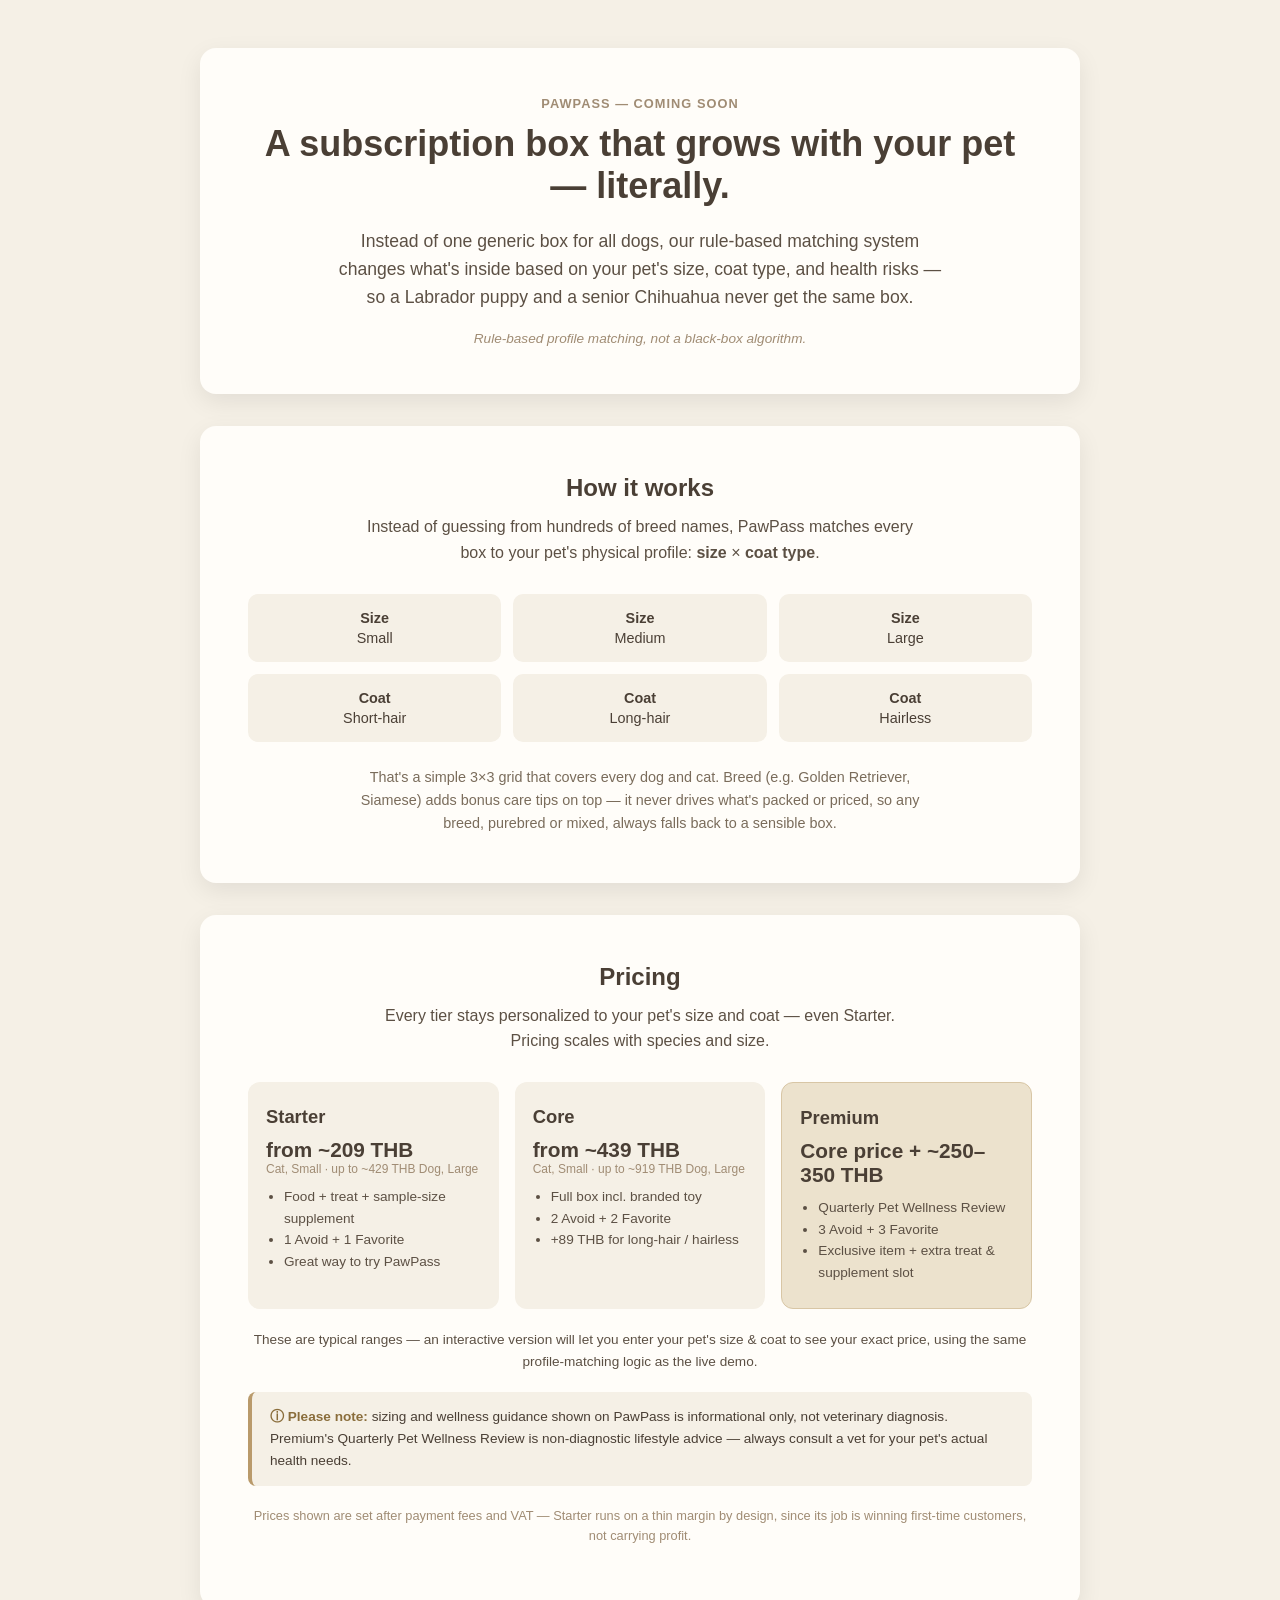
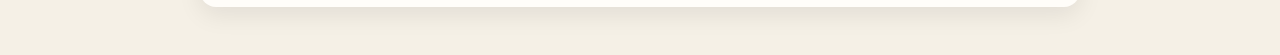
==== index.html @ 41eb6083 "add file" ====
<!doctype html>
<html lang="en">
<head>
  <meta charset="UTF-8" />
  <meta name="viewport" content="width=device-width, initial-scale=1.0" />
  <title>PawPass</title>
  <style>
    * {
      box-sizing: border-box;
    }

    body {
      margin: 0;
      background-color: #f5f0e6;
      font-family: -apple-system, BlinkMacSystemFont, "Segoe UI", Roboto, Helvetica, Arial, sans-serif;
      color: #4a3f35;
      padding: 48px 20px;
    }

    .wrap {
      max-width: 880px;
      margin: 0 auto;
      display: flex;
      flex-direction: column;
      gap: 32px;
    }

    .card {
      background-color: #fffdf9;
      border-radius: 16px;
      padding: 48px;
      box-shadow: 0 8px 24px rgba(0, 0, 0, 0.08);
    }

    /* Hero */
    .hero {
      text-align: center;
    }

    .hero .eyebrow {
      letter-spacing: 0.08em;
      text-transform: uppercase;
      font-size: 0.8rem;
      color: #a08c74;
      font-weight: 600;
      margin-bottom: 12px;
    }

    .hero h1 {
      margin: 0 0 20px;
      font-size: 2.25rem;
      font-weight: 700;
    }

    .hero p {
      font-size: 1.1rem;
      line-height: 1.6;
      max-width: 620px;
      margin: 0 auto;
      color: #5c5044;
    }

    .hero .note {
      margin-top: 20px;
      font-size: 0.85rem;
      color: #a08c74;
      font-style: italic;
    }

    /* How it works */
    h2 {
      font-size: 1.5rem;
      margin: 0 0 12px;
      text-align: center;
    }

    .section-intro {
      text-align: center;
      color: #5c5044;
      max-width: 560px;
      margin: 0 auto 28px;
      line-height: 1.6;
    }

    .matrix {
      display: grid;
      grid-template-columns: repeat(3, 1fr);
      gap: 12px;
      margin-bottom: 24px;
    }

    .matrix .cell {
      background-color: #f5f0e6;
      border-radius: 10px;
      padding: 16px 12px;
      text-align: center;
      font-size: 0.9rem;
      color: #4a3f35;
    }

    .matrix .cell strong {
      display: block;
      margin-bottom: 4px;
    }

    .how-note {
      font-size: 0.9rem;
      color: #7a6c5b;
      text-align: center;
      max-width: 560px;
      margin: 0 auto;
      line-height: 1.6;
    }

    /* Pricing */
    .pricing-grid {
      display: grid;
      grid-template-columns: repeat(3, 1fr);
      gap: 16px;
    }

    .tier {
      background-color: #f5f0e6;
      border-radius: 12px;
      padding: 24px 18px;
      display: flex;
      flex-direction: column;
      gap: 10px;
    }

    .tier.premium {
      background-color: #ece2cd;
      border: 1px solid #d8c6a5;
    }

    .tier h3 {
      margin: 0;
      font-size: 1.15rem;
    }

    .tier .price {
      font-size: 1.3rem;
      font-weight: 700;
      color: #4a3f35;
    }

    .tier .price span {
      font-size: 0.75rem;
      font-weight: 400;
      color: #a08c74;
      display: block;
    }

    .tier ul {
      margin: 0;
      padding-left: 18px;
      font-size: 0.85rem;
      line-height: 1.6;
      color: #5c5044;
    }

    .pricing-note {
      margin-top: 20px;
      font-size: 0.8rem;
      color: #a08c74;
      text-align: center;
      line-height: 1.6;
    }

    .cta-note {
      margin-top: 20px;
      font-size: 0.85rem;
      color: #5c5044;
      text-align: center;
      line-height: 1.6;
    }

    .disclaimer {
      margin-top: 20px;
      background-color: #f5f0e6;
      border-left: 4px solid #b99a6b;
      border-radius: 8px;
      padding: 14px 18px;
      font-size: 0.85rem;
      color: #4a3f35;
      line-height: 1.6;
    }

    .disclaimer strong {
      color: #8a6d3b;
    }

    @media (max-width: 640px) {
      .card {
        padding: 32px 24px;
      }
      .matrix,
      .pricing-grid {
        grid-template-columns: 1fr;
      }
    }
  </style>
</head>
<body>
  <div class="wrap">

    <!-- Hero -->
    <section class="card hero">
      <div class="eyebrow">PawPass — coming soon</div>
      <h1>A subscription box that grows with your pet — literally.</h1>
      <p>
        Instead of one generic box for all dogs, our rule-based matching system changes
        what's inside based on your pet's size, coat type, and health risks — so a
        Labrador puppy and a senior Chihuahua never get the same box.
      </p>
      <div class="note">Rule-based profile matching, not a black-box algorithm.</div>
    </section>

    <!-- How it works -->
    <section class="card">
      <h2>How it works</h2>
      <p class="section-intro">
        Instead of guessing from hundreds of breed names, PawPass matches every box to
        your pet's physical profile: <strong>size</strong> × <strong>coat type</strong>.
      </p>
      <div class="matrix">
        <div class="cell"><strong>Size</strong>Small</div>
        <div class="cell"><strong>Size</strong>Medium</div>
        <div class="cell"><strong>Size</strong>Large</div>
        <div class="cell"><strong>Coat</strong>Short-hair</div>
        <div class="cell"><strong>Coat</strong>Long-hair</div>
        <div class="cell"><strong>Coat</strong>Hairless</div>
      </div>
      <p class="how-note">
        That's a simple 3×3 grid that covers every dog and cat. Breed (e.g. Golden
        Retriever, Siamese) adds bonus care tips on top — it never drives what's packed
        or priced, so any breed, purebred or mixed, always falls back to a sensible box.
      </p>
    </section>

    <!-- Pricing -->
    <section class="card">
      <h2>Pricing</h2>
      <p class="section-intro">
        Every tier stays personalized to your pet's size and coat — even Starter.
        Pricing scales with species and size.
      </p>
      <div class="pricing-grid">
        <div class="tier">
          <h3>Starter</h3>
          <div class="price">from ~209 THB<span>Cat, Small · up to ~429 THB Dog, Large</span></div>
          <ul>
            <li>Food + treat + sample-size supplement</li>
            <li>1 Avoid + 1 Favorite</li>
            <li>Great way to try PawPass</li>
          </ul>
        </div>
        <div class="tier">
          <h3>Core</h3>
          <div class="price">from ~439 THB<span>Cat, Small · up to ~919 THB Dog, Large</span></div>
          <ul>
            <li>Full box incl. branded toy</li>
            <li>2 Avoid + 2 Favorite</li>
            <li>+89 THB for long-hair / hairless</li>
          </ul>
        </div>
        <div class="tier premium">
          <h3>Premium</h3>
          <div class="price">Core price + ~250–350 THB</div>
          <ul>
            <li>Quarterly Pet Wellness Review</li>
            <li>3 Avoid + 3 Favorite</li>
            <li>Exclusive item + extra treat &amp; supplement slot</li>
          </ul>
        </div>
      </div>

      <!-- TODO: static ranges for now — once the size/coat profile-matching logic
           from the live demo is available to this page, replace/augment this with
           an interactive selector so a visitor sees their pet's exact price. -->
      <p class="cta-note">
        These are typical ranges — an interactive version will let you enter your
        pet's size &amp; coat to see your exact price, using the same profile-matching
        logic as the live demo.
      </p>

      <div class="disclaimer">
        <strong>ⓘ Please note:</strong> sizing and wellness guidance shown on PawPass
        is informational only, not veterinary diagnosis. Premium's Quarterly Pet
        Wellness Review is non-diagnostic lifestyle advice — always consult a vet for
        your pet's actual health needs.
      </div>

      <p class="pricing-note">
        Prices shown are set after payment fees and VAT — Starter runs on a thin margin
        by design, since its job is winning first-time customers, not carrying profit.
      </p>
    </section>

  </div>
</body>
</html>
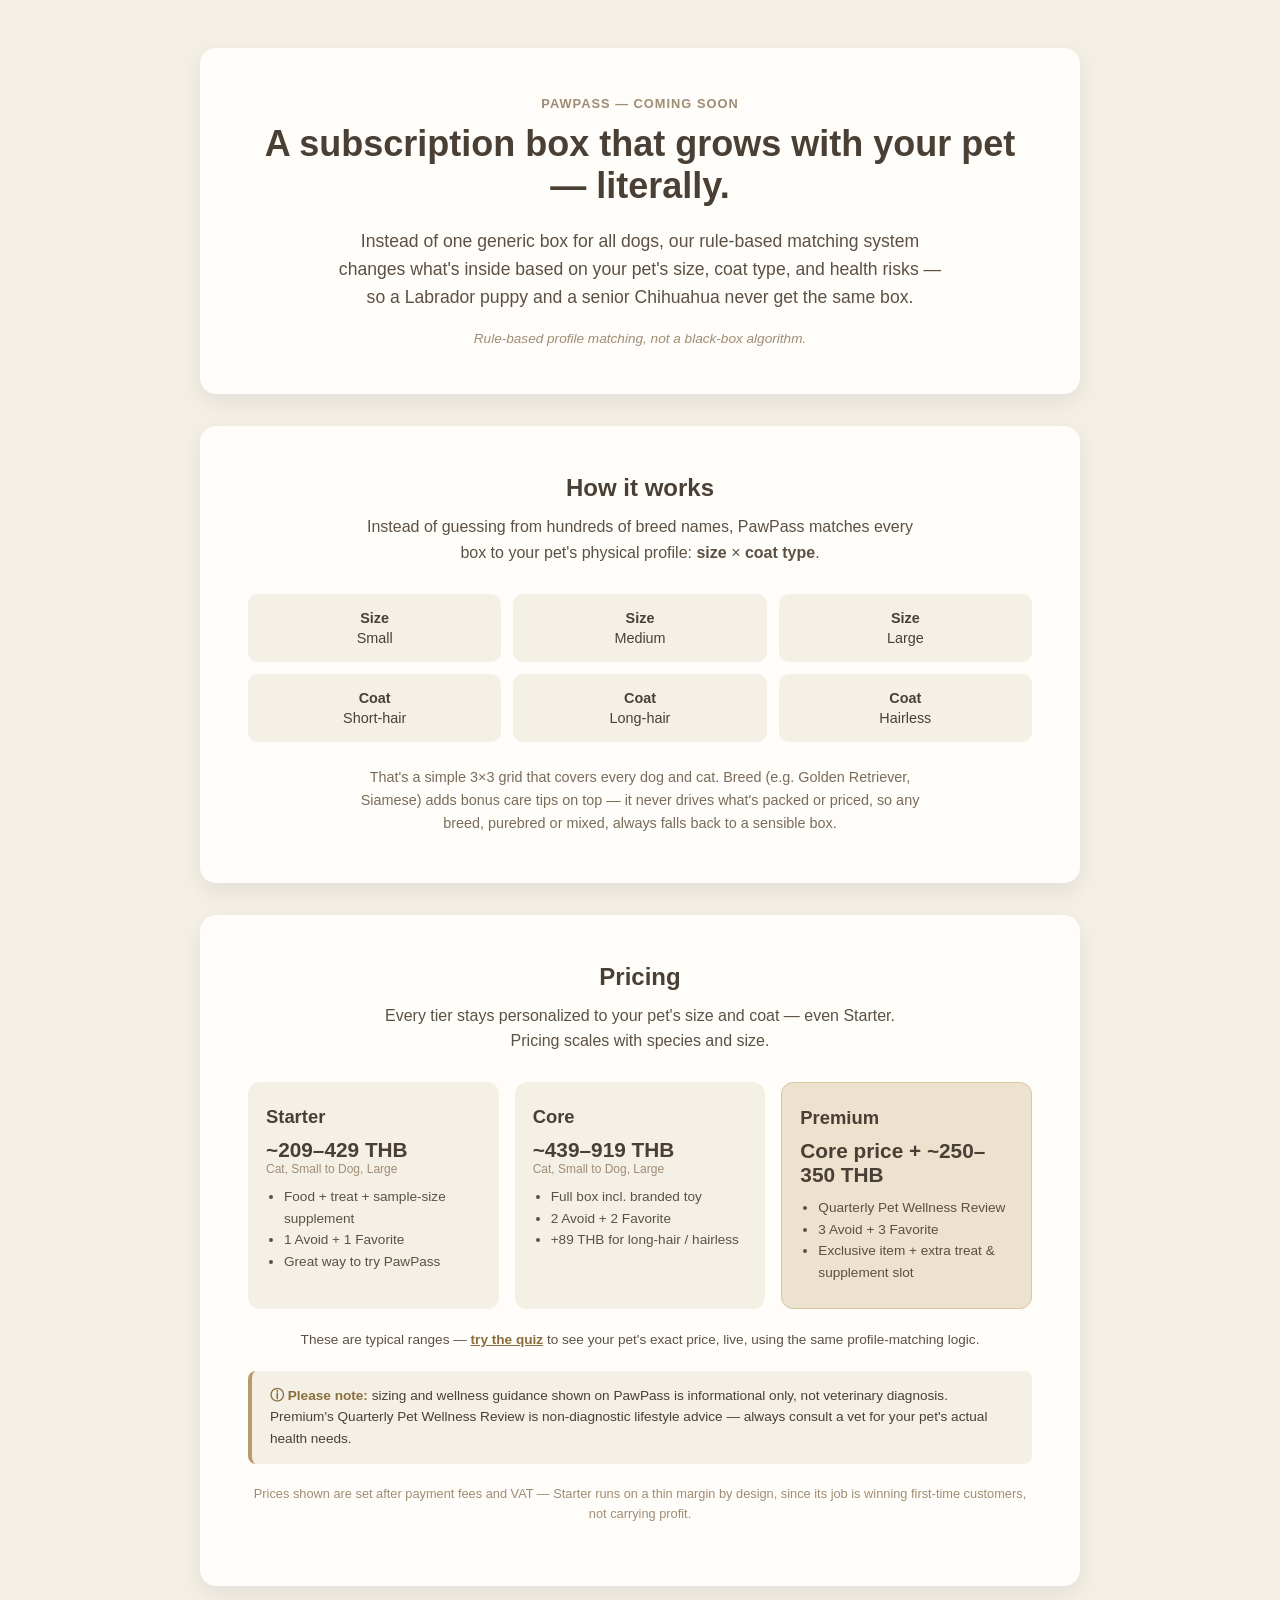
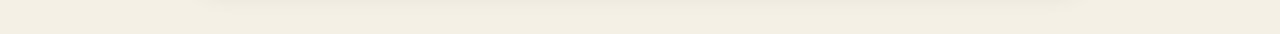
==== commit c2026d51: "Add interactive customize quiz with shared pricing module - pricing-data.js: single source of truth " ====
--- a/index.html
+++ b/index.html
@@ -3,35 +3,10 @@
 <head>
   <meta charset="UTF-8" />
   <meta name="viewport" content="width=device-width, initial-scale=1.0" />
+  <meta name="description" content="PawPass is a monthly subscription box for dogs and cats in Thailand, personalized by your pet's size and coat type." />
   <title>PawPass</title>
+  <link rel="stylesheet" href="styles.css" />
   <style>
-    * {
-      box-sizing: border-box;
-    }
-
-    body {
-      margin: 0;
-      background-color: #f5f0e6;
-      font-family: -apple-system, BlinkMacSystemFont, "Segoe UI", Roboto, Helvetica, Arial, sans-serif;
-      color: #4a3f35;
-      padding: 48px 20px;
-    }
-
-    .wrap {
-      max-width: 880px;
-      margin: 0 auto;
-      display: flex;
-      flex-direction: column;
-      gap: 32px;
-    }
-
-    .card {
-      background-color: #fffdf9;
-      border-radius: 16px;
-      padding: 48px;
-      box-shadow: 0 8px 24px rgba(0, 0, 0, 0.08);
-    }
-
     /* Hero */
     .hero {
       text-align: center;
@@ -68,20 +43,6 @@
     }
 
     /* How it works */
-    h2 {
-      font-size: 1.5rem;
-      margin: 0 0 12px;
-      text-align: center;
-    }
-
-    .section-intro {
-      text-align: center;
-      color: #5c5044;
-      max-width: 560px;
-      margin: 0 auto 28px;
-      line-height: 1.6;
-    }
-
     .matrix {
       display: grid;
       grid-template-columns: repeat(3, 1fr);
@@ -175,25 +136,12 @@
       line-height: 1.6;
     }
 
-    .disclaimer {
-      margin-top: 20px;
-      background-color: #f5f0e6;
-      border-left: 4px solid #b99a6b;
-      border-radius: 8px;
-      padding: 14px 18px;
-      font-size: 0.85rem;
-      color: #4a3f35;
-      line-height: 1.6;
-    }
-
-    .disclaimer strong {
+    .cta-note a {
       color: #8a6d3b;
+      font-weight: 600;
     }
 
     @media (max-width: 640px) {
-      .card {
-        padding: 32px 24px;
-      }
       .matrix,
       .pricing-grid {
         grid-template-columns: 1fr;
@@ -248,7 +196,7 @@
       <div class="pricing-grid">
         <div class="tier">
           <h3>Starter</h3>
-          <div class="price">from ~209 THB<span>Cat, Small · up to ~429 THB Dog, Large</span></div>
+          <div class="price" id="starter-price">~209–429 THB<span>Cat, Small to Dog, Large</span></div>
           <ul>
             <li>Food + treat + sample-size supplement</li>
             <li>1 Avoid + 1 Favorite</li>
@@ -257,16 +205,16 @@
         </div>
         <div class="tier">
           <h3>Core</h3>
-          <div class="price">from ~439 THB<span>Cat, Small · up to ~919 THB Dog, Large</span></div>
+          <div class="price" id="core-price">~439–919 THB<span>Cat, Small to Dog, Large</span></div>
           <ul>
             <li>Full box incl. branded toy</li>
             <li>2 Avoid + 2 Favorite</li>
-            <li>+89 THB for long-hair / hairless</li>
+            <li id="core-addon">+89 THB for long-hair / hairless</li>
           </ul>
         </div>
         <div class="tier premium">
           <h3>Premium</h3>
-          <div class="price">Core price + ~250–350 THB</div>
+          <div class="price" id="premium-price">Core price + ~250–350 THB</div>
           <ul>
             <li>Quarterly Pet Wellness Review</li>
             <li>3 Avoid + 3 Favorite</li>
@@ -275,13 +223,9 @@
         </div>
       </div>
 
-      <!-- TODO: static ranges for now — once the size/coat profile-matching logic
-           from the live demo is available to this page, replace/augment this with
-           an interactive selector so a visitor sees their pet's exact price. -->
       <p class="cta-note">
-        These are typical ranges — an interactive version will let you enter your
-        pet's size &amp; coat to see your exact price, using the same profile-matching
-        logic as the live demo.
+        These are typical ranges — <a href="customize.html">try the quiz</a> to see
+        your pet's exact price, live, using the same profile-matching logic.
       </p>
 
       <div class="disclaimer">
@@ -298,5 +242,27 @@
     </section>
 
   </div>
+
+  <!-- Pricing numbers are computed from pricing-data.js (the shared source
+       of truth) rather than hand-typed, so this page and the future
+       customize quiz (Phase 3) can never drift apart on price. The text
+       already in the HTML above is a fallback shown if JS is unavailable. -->
+  <script type="module">
+    import { PAWPASS_PRICING, getTierPriceRange } from './pricing-data.js';
+
+    const starter = getTierPriceRange('starter');
+    const core = getTierPriceRange('core');
+    const { addOnMin, addOnMax } = PAWPASS_PRICING.premium;
+    const { longHairHairlessAddOn } = PAWPASS_PRICING.core;
+
+    document.getElementById('starter-price').innerHTML =
+      `~${starter.min}–${starter.max} THB<span>Cat, Small to Dog, Large</span>`;
+    document.getElementById('core-price').innerHTML =
+      `~${core.min}–${core.max} THB<span>Cat, Small to Dog, Large</span>`;
+    document.getElementById('core-addon').textContent =
+      `+${longHairHairlessAddOn} THB for long-hair / hairless`;
+    document.getElementById('premium-price').textContent =
+      `Core price + ~${addOnMin}–${addOnMax} THB`;
+  </script>
 </body>
 </html>
--- a/styles.css
+++ b/styles.css
@@ -0,0 +1,78 @@
+/* PawPass — shared styles
+   Common tokens/rules used across pages (index.html, customize.html) so
+   the beige/rounded-card look stays consistent in one place instead of
+   being hand-duplicated per page and drifting apart over time. */
+
+* {
+  box-sizing: border-box;
+}
+
+body {
+  margin: 0;
+  background-color: #f5f0e6;
+  font-family: -apple-system, BlinkMacSystemFont, "Segoe UI", Roboto, Helvetica, Arial, sans-serif;
+  color: #4a3f35;
+  padding: 48px 20px;
+}
+
+.wrap {
+  max-width: 880px;
+  margin: 0 auto;
+  display: flex;
+  flex-direction: column;
+  gap: 32px;
+}
+
+.card {
+  background-color: #fffdf9;
+  border-radius: 16px;
+  padding: 48px;
+  box-shadow: 0 8px 24px rgba(0, 0, 0, 0.08);
+}
+
+h2 {
+  font-size: 1.5rem;
+  margin: 0 0 12px;
+  text-align: center;
+}
+
+.section-intro {
+  text-align: center;
+  color: #5c5044;
+  max-width: 560px;
+  margin: 0 auto 28px;
+  line-height: 1.6;
+}
+
+.disclaimer {
+  margin-top: 20px;
+  background-color: #f5f0e6;
+  border-left: 4px solid #b99a6b;
+  border-radius: 8px;
+  padding: 14px 18px;
+  font-size: 0.85rem;
+  color: #4a3f35;
+  line-height: 1.6;
+}
+
+.disclaimer strong {
+  color: #8a6d3b;
+}
+
+.back-link {
+  display: inline-block;
+  margin: 0 auto;
+  font-size: 0.85rem;
+  color: #8a6d3b;
+  text-decoration: none;
+}
+
+.back-link:hover {
+  text-decoration: underline;
+}
+
+@media (max-width: 640px) {
+  .card {
+    padding: 32px 24px;
+  }
+}
